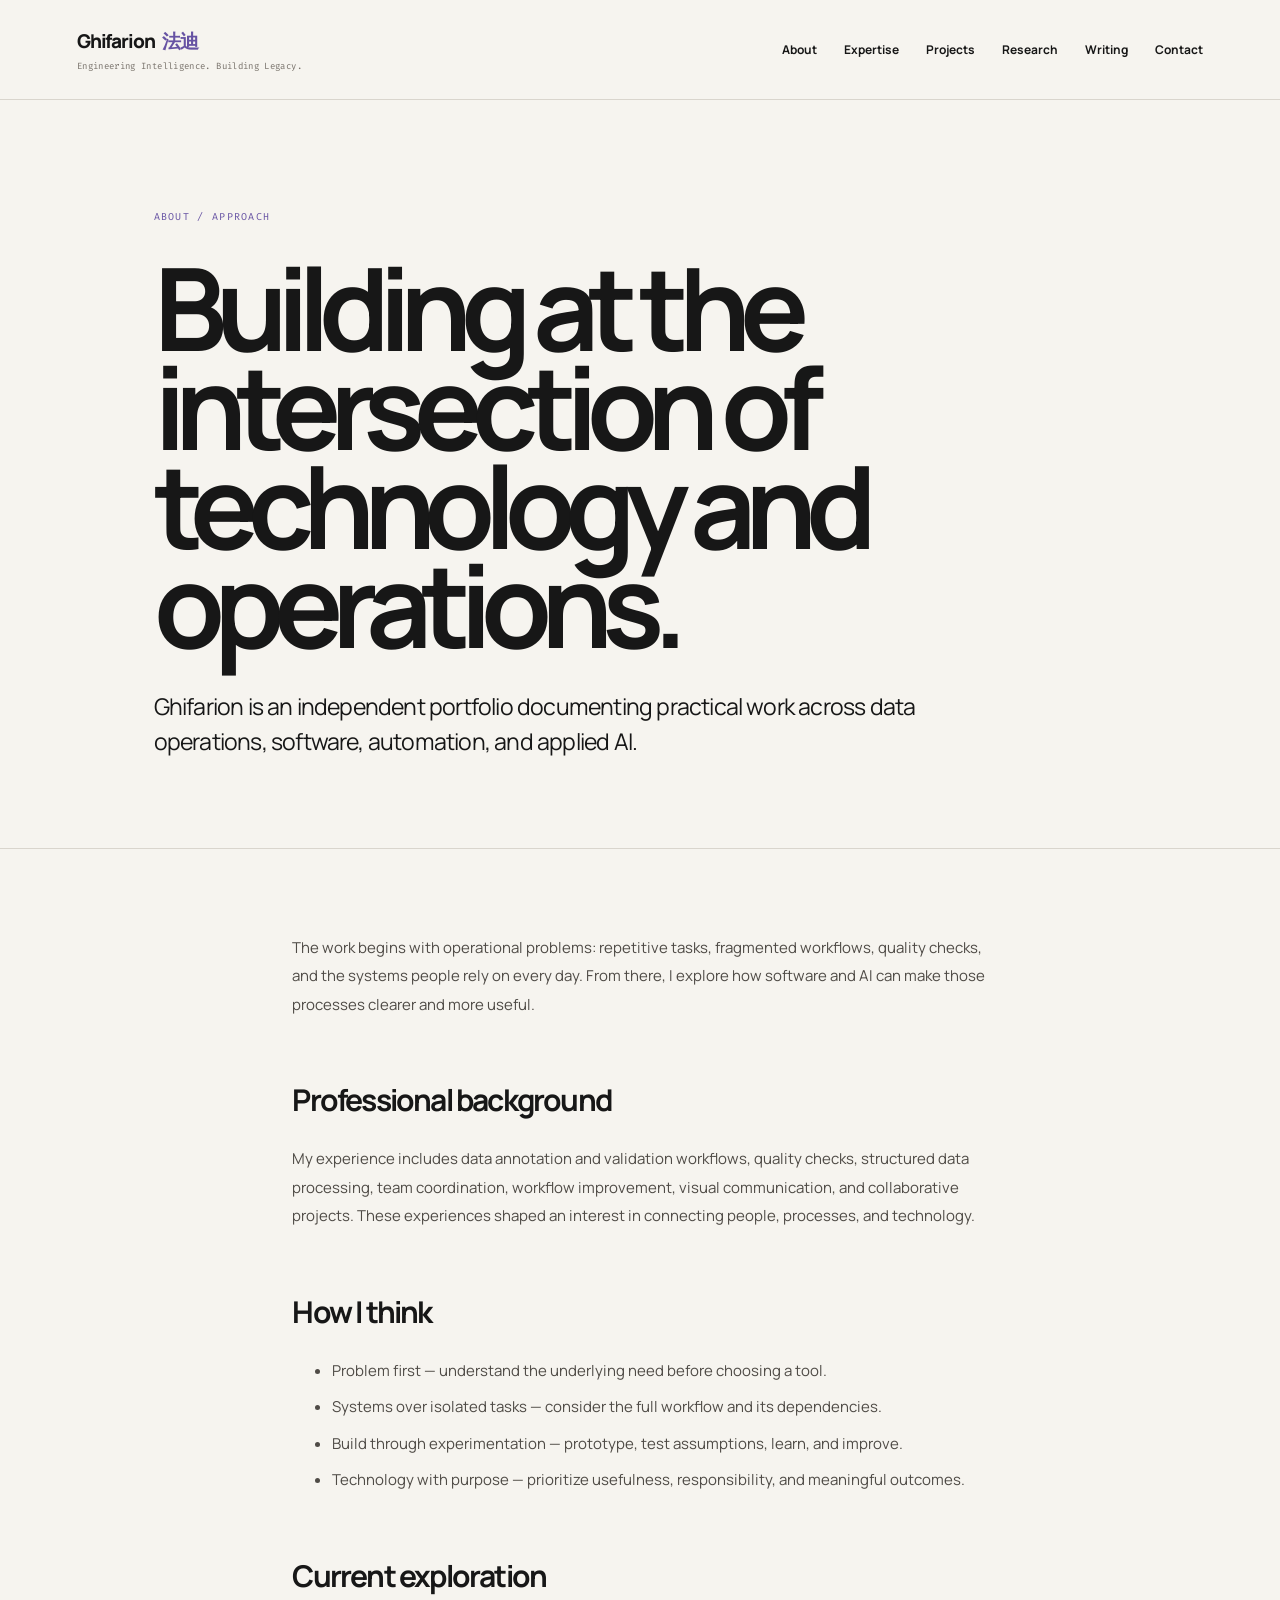
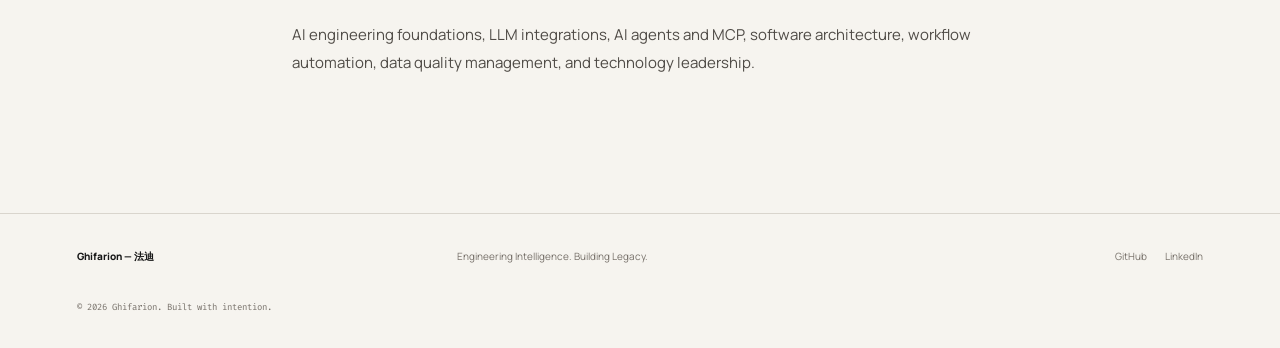
==== about.html @ 712585d3 "Build Ghifarion portfolio: add about.html" ====
<!doctype html><html lang="en"><head><meta charset="utf-8"><meta name="viewport" content="width=device-width,initial-scale=1"><title>About | Ghifarion — 法迪</title><meta name="description" content="About Ghifarion: a technology and operations builder exploring data operations, software, and applied AI."><link rel="canonical" href="https://progstay17.github.io/about.html"><link rel="stylesheet" href="assets/css/site.css"></head><body><header class="site-header"><a class="wordmark" href="index.html">Ghifarion <span>法迪</span><small>Engineering Intelligence. Building Legacy.</small></a><button class="menu-toggle">Menu</button><nav><a href="about.html">About</a><a href="expertise.html">Expertise</a><a href="projects.html">Projects</a><a href="research.html">Research</a><a href="writing.html">Writing</a><a href="contact.html">Contact</a></nav></header><main><section class="page-hero"><p class="eyebrow">ABOUT / APPROACH</p><h1>Building at the intersection of technology and operations.</h1><p class="lede">Ghifarion is an independent portfolio documenting practical work across data operations, software, automation, and applied AI.</p></section><article class="content"><p>The work begins with operational problems: repetitive tasks, fragmented workflows, quality checks, and the systems people rely on every day. From there, I explore how software and AI can make those processes clearer and more useful.</p><h2>Professional background</h2><p>My experience includes data annotation and validation workflows, quality checks, structured data processing, team coordination, workflow improvement, visual communication, and collaborative projects. These experiences shaped an interest in connecting people, processes, and technology.</p><h2>How I think</h2><ul><li>Problem first — understand the underlying need before choosing a tool.</li><li>Systems over isolated tasks — consider the full workflow and its dependencies.</li><li>Build through experimentation — prototype, test assumptions, learn, and improve.</li><li>Technology with purpose — prioritize usefulness, responsibility, and meaningful outcomes.</li></ul><h2>Current exploration</h2><p>AI engineering foundations, LLM integrations, AI agents and MCP, software architecture, workflow automation, data quality management, and technology leadership.</p></article></main><footer><a class="footer-brand" href="index.html">Ghifarion — 法迪</a><span>Engineering Intelligence. Building Legacy.</span><div><a href="https://github.com/progstay17">GitHub</a><a href="https://id.linkedin.com/in/fadhil-muhammad-ghifari">LinkedIn</a></div><small>© 2026 Ghifarion. Built with intention.</small></footer><script src="assets/js/site.js"></script></body></html>
---- assets/css/site.css ----
@import url('https://fonts.googleapis.com/css2?family=Fira+Code:wght@400;500&family=Manrope:wght@400;500;600;700;800&display=swap');
:root{--paper:#f6f4ef;--ink:#171717;--violet:#6652a3;--lilac:#e9e3f4;--muted:#77716a;--line:#d9d5cd;--plum:#3d315f;--sans:'Manrope',Arial,sans-serif;--mono:'Fira Code',monospace}*{box-sizing:border-box}html{scroll-behavior:smooth}body{margin:0;background:var(--paper);color:var(--ink);font-family:var(--sans);-webkit-font-smoothing:antialiased}a{color:inherit;text-decoration:none}.site-header{height:100px;padding:24px 6vw;display:flex;align-items:center;justify-content:space-between;border-bottom:1px solid var(--line)}.wordmark{font-size:19px;font-weight:800;letter-spacing:-.06em}.wordmark span{color:var(--violet);margin-left:5px}.wordmark small{display:block;margin-top:5px;font:9px var(--mono);letter-spacing:.04em;color:var(--muted)}nav{display:flex;gap:27px}nav a,.text-link{font-size:12px;font-weight:700}nav a:hover,.text-link:hover{color:var(--violet)}.menu-toggle{display:none}.hero{padding:9vw 12vw 5vw;min-height:660px;display:flex;flex-direction:column;justify-content:center}.eyebrow{font:10px var(--mono);letter-spacing:.13em;color:var(--violet)}h1{font-size:clamp(76px,12vw,170px);line-height:.86;letter-spacing:-.095em;margin:48px 0 45px;font-weight:700}h1 em,h2 em{font-family:Georgia,serif;font-weight:400;color:var(--violet);letter-spacing:-.07em}.hero-bottom{display:flex;justify-content:space-between;align-items:flex-end;gap:40px}.lede{font-size:clamp(17px,2vw,23px);line-height:1.55;max-width:580px;letter-spacing:-.035em}.hero-links{display:flex;flex-direction:column;align-items:flex-start;gap:17px;min-width:210px}.button{background:var(--ink);color:white;padding:16px 20px;font-size:11px;font-weight:700}.button span{margin-left:20px}.index-note{border-top:1px solid var(--line);margin-top:85px;padding-top:16px;display:flex;justify-content:space-between;font:9px var(--mono);color:var(--muted);letter-spacing:.07em}.section{padding:110px 12vw;display:grid;grid-template-columns:1fr 1.1fr;gap:8vw;border-top:1px solid var(--line)}.section-head h2,.closing h2{font-size:clamp(42px,6vw,78px);letter-spacing:-.075em;line-height:.98;margin:35px 0}.section-copy>p{font-size:18px;line-height:1.8;max-width:570px;margin:34px 0 55px}.capability-grid{display:grid;grid-template-columns:repeat(3,1fr);gap:22px}.capability-grid article{border-top:1px solid var(--line);padding-top:13px}.capability-grid span,.work-list>a>span{font:9px var(--mono);color:var(--violet)}.capability-grid h3{font-size:15px;letter-spacing:-.04em}.capability-grid p{font-size:12px;line-height:1.7;color:var(--muted)}.work{background:#efede7}.work-list{border-top:1px solid var(--line)}.work-list>a{display:grid;grid-template-columns:1fr 2fr 30px;align-items:center;padding:23px 0;border-bottom:1px solid var(--line)}.work-list strong{font-size:clamp(19px,2.5vw,30px);letter-spacing:-.06em}.work-list i{text-align:right;color:var(--violet);font-style:normal}.work-list .all-work{display:inline-block;border:0;padding:25px 0;font-size:12px;font-weight:700}.closing{padding:120px 18vw;text-align:center}.closing h2{font-size:clamp(40px,6vw,76px);line-height:1.05}footer{padding:35px 6vw;border-top:1px solid var(--line);display:grid;grid-template-columns:1fr 1fr 1fr;gap:15px;align-items:center;font-size:10px;color:var(--muted)}.footer-brand{font-weight:800;color:var(--ink)}footer div{display:flex;gap:18px;justify-content:flex-end}footer small{grid-column:1/-1;font:9px var(--mono);margin-top:22px}.page-hero{padding:100px 12vw 65px;border-bottom:1px solid var(--line)}.page-hero h1{font-size:clamp(55px,9vw,115px);margin:35px 0}.page-hero .lede{max-width:780px}.content{max-width:900px;margin:0 auto;padding:70px 8vw 120px}.content h2{font-size:30px;letter-spacing:-.06em;margin-top:60px}.content h3{font-size:19px;letter-spacing:-.04em}.content p,.content li{font-size:15px;line-height:1.9;color:#4f4b46}.content li{margin:8px 0}.content a{color:var(--violet);text-decoration:underline;text-underline-offset:4px}.project-meta{font:10px var(--mono);color:var(--muted);letter-spacing:.06em}.project-links{display:flex;flex-wrap:wrap;gap:12px;margin:35px 0}.project-links a{background:var(--ink);color:white;padding:14px 18px;text-decoration:none;font-size:11px}.project-image{width:100%;height:auto;border:1px solid var(--line);margin:30px 0}@media(max-width:760px){.site-header{height:auto;min-height:82px;flex-wrap:wrap;padding:20px 6vw}.menu-toggle{display:block;background:none;border:1px solid var(--line);padding:9px 13px;font:11px var(--mono)}nav{display:none;width:100%;flex-wrap:wrap;padding-top:20px;gap:18px}nav.open{display:flex}.hero{padding:90px 7vw 50px;min-height:600px}h1{font-size:clamp(68px,17vw,110px);margin:45px 0}.hero-bottom{display:block}.hero-links{margin-top:25px}.index-note{gap:12px;flex-wrap:wrap;margin-top:60px}.section{padding:75px 7vw;grid-template-columns:1fr;gap:15px}.section-copy>p{margin:10px 0 35px}.capability-grid{grid-template-columns:1fr}.work-list>a{grid-template-columns:1fr 1.7fr 20px;gap:8px}.closing{padding:80px 7vw}footer{grid-template-columns:1fr 1fr}footer span{grid-column:1/-1;grid-row:2}footer div{justify-content:flex-start}.page-hero{padding:75px 7vw 45px}.content{padding:45px 7vw 85px}}
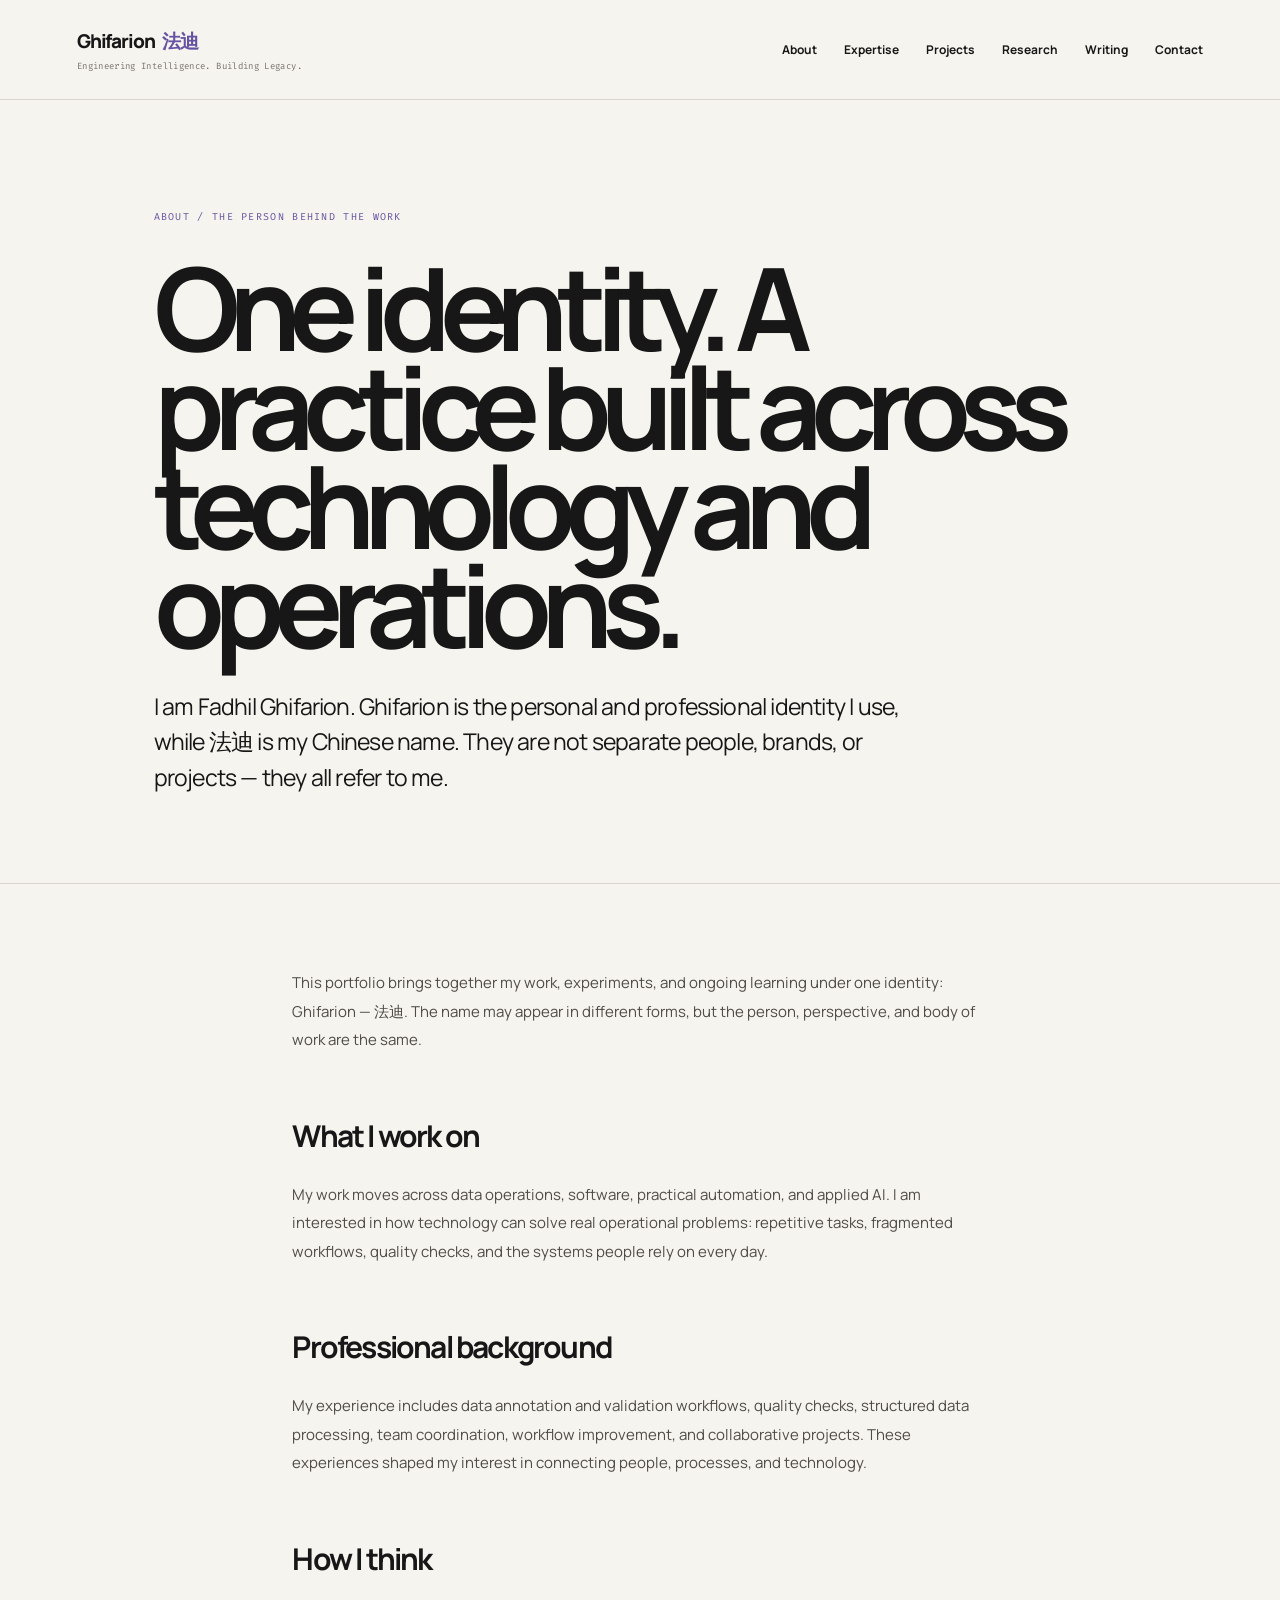
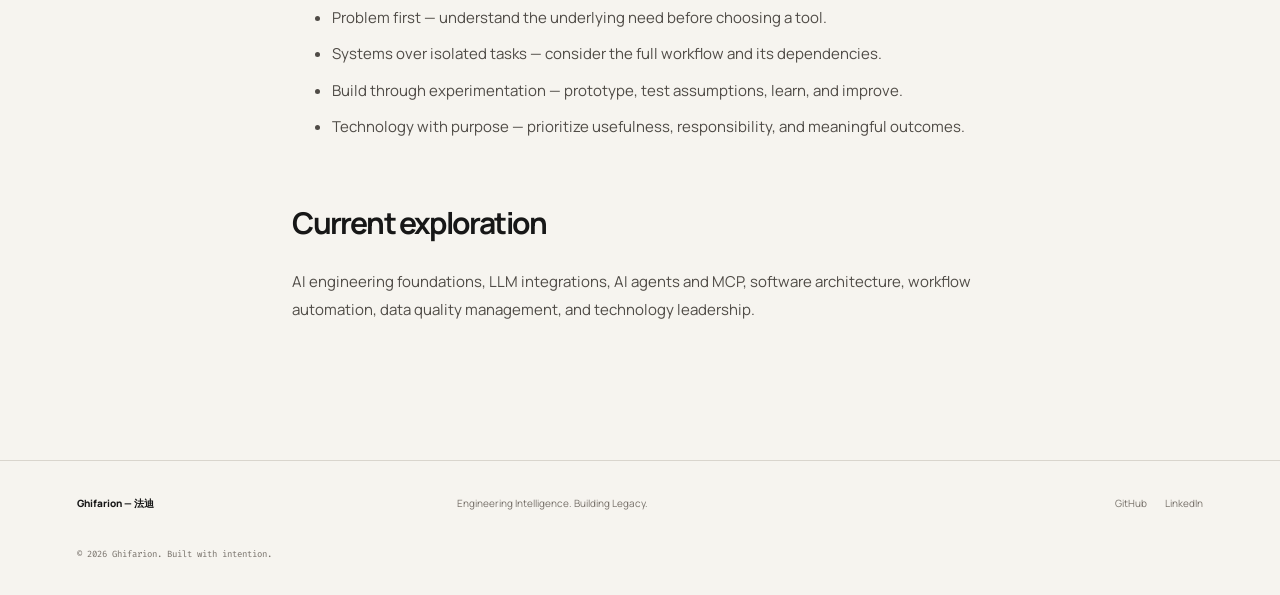
==== commit a35cf899: "Clarify Ghifarion personal identity on About page" ====
--- a/about.html
+++ b/about.html
@@ -1 +1,48 @@
-<!doctype html><html lang="en"><head><meta charset="utf-8"><meta name="viewport" content="width=device-width,initial-scale=1"><title>About | Ghifarion — 法迪</title><meta name="description" content="About Ghifarion: a technology and operations builder exploring data operations, software, and applied AI."><link rel="canonical" href="https://progstay17.github.io/about.html"><link rel="stylesheet" href="assets/css/site.css"></head><body><header class="site-header"><a class="wordmark" href="index.html">Ghifarion <span>法迪</span><small>Engineering Intelligence. Building Legacy.</small></a><button class="menu-toggle">Menu</button><nav><a href="about.html">About</a><a href="expertise.html">Expertise</a><a href="projects.html">Projects</a><a href="research.html">Research</a><a href="writing.html">Writing</a><a href="contact.html">Contact</a></nav></header><main><section class="page-hero"><p class="eyebrow">ABOUT / APPROACH</p><h1>Building at the intersection of technology and operations.</h1><p class="lede">Ghifarion is an independent portfolio documenting practical work across data operations, software, automation, and applied AI.</p></section><article class="content"><p>The work begins with operational problems: repetitive tasks, fragmented workflows, quality checks, and the systems people rely on every day. From there, I explore how software and AI can make those processes clearer and more useful.</p><h2>Professional background</h2><p>My experience includes data annotation and validation workflows, quality checks, structured data processing, team coordination, workflow improvement, visual communication, and collaborative projects. These experiences shaped an interest in connecting people, processes, and technology.</p><h2>How I think</h2><ul><li>Problem first — understand the underlying need before choosing a tool.</li><li>Systems over isolated tasks — consider the full workflow and its dependencies.</li><li>Build through experimentation — prototype, test assumptions, learn, and improve.</li><li>Technology with purpose — prioritize usefulness, responsibility, and meaningful outcomes.</li></ul><h2>Current exploration</h2><p>AI engineering foundations, LLM integrations, AI agents and MCP, software architecture, workflow automation, data quality management, and technology leadership.</p></article></main><footer><a class="footer-brand" href="index.html">Ghifarion — 法迪</a><span>Engineering Intelligence. Building Legacy.</span><div><a href="https://github.com/progstay17">GitHub</a><a href="https://id.linkedin.com/in/fadhil-muhammad-ghifari">LinkedIn</a></div><small>© 2026 Ghifarion. Built with intention.</small></footer><script src="assets/js/site.js"></script></body></html>+<!doctype html>
+<html lang="en">
+<head>
+<meta charset="utf-8">
+<meta name="viewport" content="width=device-width,initial-scale=1">
+<title>About | Ghifarion — 法迪</title>
+<meta name="description" content="Meet Fadhil Ghifarion — known through the personal identity Ghifarion and the Chinese name 法迪 — working across data operations, software, and applied AI.">
+<link rel="canonical" href="https://progstay17.github.io/progstay17/about.html">
+<link rel="stylesheet" href="assets/css/site.css">
+</head>
+<body>
+<header class="site-header">
+<a class="wordmark" href="index.html">Ghifarion <span>法迪</span><small>Engineering Intelligence. Building Legacy.</small></a>
+<button class="menu-toggle">Menu</button>
+<nav><a href="about.html">About</a><a href="expertise.html">Expertise</a><a href="projects.html">Projects</a><a href="research.html">Research</a><a href="writing.html">Writing</a><a href="contact.html">Contact</a></nav>
+</header>
+<main>
+<section class="page-hero">
+<p class="eyebrow">ABOUT / THE PERSON BEHIND THE WORK</p>
+<h1>One identity. A practice built across technology and operations.</h1>
+<p class="lede">I am Fadhil Ghifarion. Ghifarion is the personal and professional identity I use, while 法迪 is my Chinese name. They are not separate people, brands, or projects — they all refer to me.</p>
+</section>
+<article class="content">
+<p>This portfolio brings together my work, experiments, and ongoing learning under one identity: Ghifarion — 法迪. The name may appear in different forms, but the person, perspective, and body of work are the same.</p>
+<h2>What I work on</h2>
+<p>My work moves across data operations, software, practical automation, and applied AI. I am interested in how technology can solve real operational problems: repetitive tasks, fragmented workflows, quality checks, and the systems people rely on every day.</p>
+<h2>Professional background</h2>
+<p>My experience includes data annotation and validation workflows, quality checks, structured data processing, team coordination, workflow improvement, and collaborative projects. These experiences shaped my interest in connecting people, processes, and technology.</p>
+<h2>How I think</h2>
+<ul>
+<li>Problem first — understand the underlying need before choosing a tool.</li>
+<li>Systems over isolated tasks — consider the full workflow and its dependencies.</li>
+<li>Build through experimentation — prototype, test assumptions, learn, and improve.</li>
+<li>Technology with purpose — prioritize usefulness, responsibility, and meaningful outcomes.</li>
+</ul>
+<h2>Current exploration</h2>
+<p>AI engineering foundations, LLM integrations, AI agents and MCP, software architecture, workflow automation, data quality management, and technology leadership.</p>
+</article>
+</main>
+<footer>
+<a class="footer-brand" href="index.html">Ghifarion — 法迪</a>
+<span>Engineering Intelligence. Building Legacy.</span>
+<div><a href="https://github.com/progstay17">GitHub</a><a href="https://id.linkedin.com/in/fadhil-muhammad-ghifari">LinkedIn</a></div>
+<small>© 2026 Ghifarion. Built with intention.</small>
+</footer>
+<script src="assets/js/site.js"></script>
+</body>
+</html>
